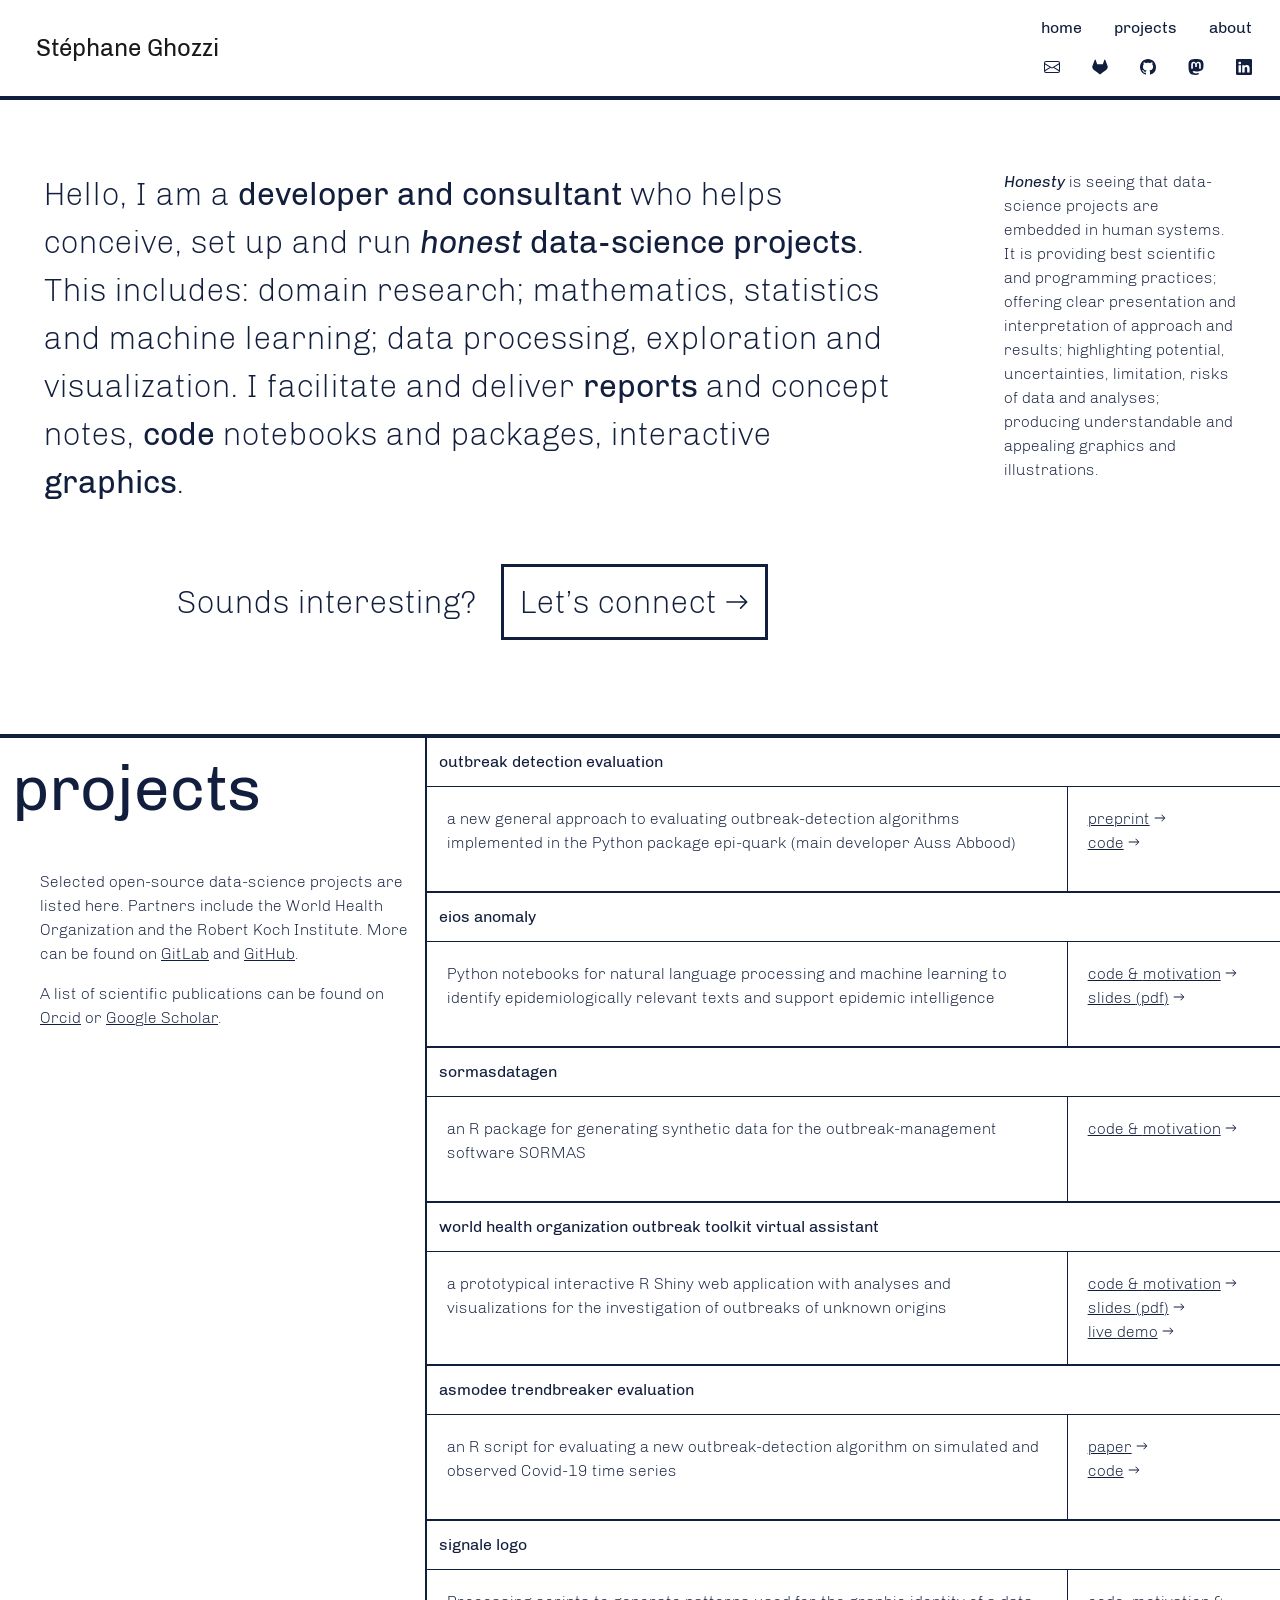
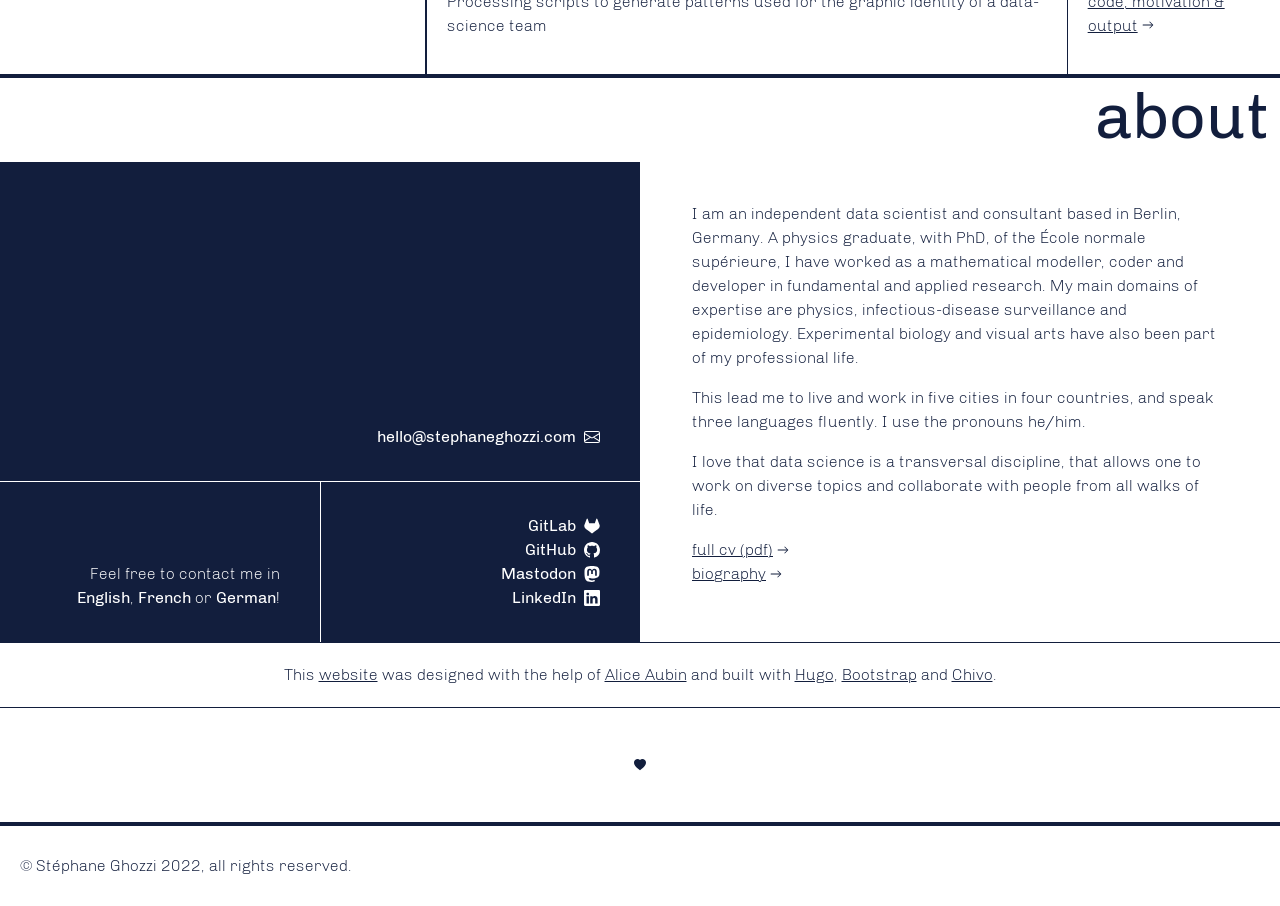
==== index.html @ 7021a786 "removes link to Twitter" ====
<!doctype html>
<html lang="en">

  

<head>
	<meta name="generator" content="Hugo 0.101.0" />
    <meta name="twitter:card" content="summary_large_image"/>
<meta name="twitter:image" content="https://stephaneghozzi.com/img/card.png"/>

<meta name="twitter:title" content="home"/>
<meta name="twitter:description" content="Stéphane Ghozzi&#39;s personal site"/>


    <meta charset="utf-8">
    <meta name="viewport" content="width=device-width, initial-scale=1, shrink-to-fit=no">
    <meta name="description" content="">
    <meta http-equiv="x-ua-compatible" content="ie=edge">

    <link rel="icon" type="image/x-icon" href="/img/favicon.png">
    
    
        
        
        
        <link href="/css/styles.css" rel="stylesheet">
    

    <title>
        Stéphane Ghozzi | home
    </title>

    

  <svg xmlns="http://www.w3.org/2000/svg" style="display: none;">

    
    <symbol id="arrow-right-link" viewBox="-5 0 21 16">
      <path fill-rule="evenodd" d="M1 8a.5.5 0 0 1 .5-.5h11.793l-3.147-3.146a.5.5 0 0 1 .708-.708l4 4a.5.5 0 0 1 0 .708l-4 4a.5.5 0 0 1-.708-.708L13.293 8.5H1.5A.5.5 0 0 1 1 8z"/>
    </symbol>

    
    <symbol id="envelope" viewBox="0 0 16 16">
      <path d="M0 4a2 2 0 0 1 2-2h12a2 2 0 0 1 2 2v8a2 2 0 0 1-2 2H2a2 2 0 0 1-2-2V4Zm2-1a1 1 0 0 0-1 1v.217l7 4.2 7-4.2V4a1 1 0 0 0-1-1H2Zm13 2.383-4.708 2.825L15 11.105V5.383Zm-.034 6.876-5.64-3.471L8 9.583l-1.326-.795-5.64 3.47A1 1 0 0 0 2 13h12a1 1 0 0 0 .966-.741ZM1 11.105l4.708-2.897L1 5.383v5.722Z"/>
    </symbol>

    
    <symbol id="github" viewBox="0 0 16 16">
      <path d="M8 0C3.58 0 0 3.58 0 8c0 3.54 2.29 6.53 5.47 7.59.4.07.55-.17.55-.38 0-.19-.01-.82-.01-1.49-2.01.37-2.53-.49-2.69-.94-.09-.23-.48-.94-.82-1.13-.28-.15-.68-.52-.01-.53.63-.01 1.08.58 1.23.82.72 1.21 1.87.87 2.33.66.07-.52.28-.87.51-1.07-1.78-.2-3.64-.89-3.64-3.95 0-.87.31-1.59.82-2.15-.08-.2-.36-1.02.08-2.12 0 0 .67-.21 2.2.82.64-.18 1.32-.27 2-.27.68 0 1.36.09 2 .27 1.53-1.04 2.2-.82 2.2-.82.44 1.1.16 1.92.08 2.12.51.56.82 1.27.82 2.15 0 3.07-1.87 3.75-3.65 3.95.29.25.54.73.54 1.48 0 1.07-.01 1.93-.01 2.2 0 .21.15.46.55.38A8.012 8.012 0 0 0 16 8c0-4.42-3.58-8-8-8z"/>
    </symbol>

    
    <symbol id="heart-fill" viewBox="0 0 16 16">
      <path fill-rule="evenodd" d="M8 1.314C12.438-3.248 23.534 4.735 8 15-7.534 4.736 3.562-3.248 8 1.314z"/>
    </symbol>

    
    <symbol id="gitlab" viewBox="90 90 200 200">
      <path d="M282.83,170.73l-.27-.69-26.14-68.22a6.81,6.81,0,0,0-2.69-3.24,7,7,0,0,0-8,.43,7,7,0,0,0-2.32,3.52l-17.65,54H154.29l-17.65-54A6.86,6.86,0,0,0,134.32,99a7,7,0,0,0-8-.43,6.87,6.87,0,0,0-2.69,3.24L97.44,170l-.26.69a48.54,48.54,0,0,0,16.1,56.1l.09.07.24.17,39.82,29.82,19.7,14.91,12,9.06a8.07,8.07,0,0,0,9.76,0l12-9.06,19.7-14.91,40.06-30,.1-.08A48.56,48.56,0,0,0,282.83,170.73Z"/>
    </symbol>

    
    <symbol id="linkedin" viewBox="0 0 16 16">
      <path d="M0 1.146C0 .513.526 0 1.175 0h13.65C15.474 0 16 .513 16 1.146v13.708c0 .633-.526 1.146-1.175 1.146H1.175C.526 16 0 15.487 0 14.854V1.146zm4.943 12.248V6.169H2.542v7.225h2.401zm-1.2-8.212c.837 0 1.358-.554 1.358-1.248-.015-.709-.52-1.248-1.342-1.248-.822 0-1.359.54-1.359 1.248 0 .694.521 1.248 1.327 1.248h.016zm4.908 8.212V9.359c0-.216.016-.432.08-.586.173-.431.568-.878 1.232-.878.869 0 1.216.662 1.216 1.634v3.865h2.401V9.25c0-2.22-1.184-3.252-2.764-3.252-1.274 0-1.845.7-2.165 1.193v.025h-.016a5.54 5.54 0 0 1 .016-.025V6.169h-2.4c.03.678 0 7.225 0 7.225h2.4z"/>
    </symbol>

    
    <symbol id="mastodon" viewBox="0 0 16 16">
      <path d="M11.19 12.195c2.016-.24 3.77-1.475 3.99-2.603.348-1.778.32-4.339.32-4.339 0-3.47-2.286-4.488-2.286-4.488C12.062.238 10.083.017 8.027 0h-.05C5.92.017 3.942.238 2.79.765c0 0-2.285 1.017-2.285 4.488l-.002.662c-.004.64-.007 1.35.011 2.091.083 3.394.626 6.74 3.78 7.57 1.454.383 2.703.463 3.709.408 1.823-.1 2.847-.647 2.847-.647l-.06-1.317s-1.303.41-2.767.36c-1.45-.05-2.98-.156-3.215-1.928a3.614 3.614 0 0 1-.033-.496s1.424.346 3.228.428c1.103.05 2.137-.064 3.188-.189zm1.613-2.47H11.13v-4.08c0-.859-.364-1.295-1.091-1.295-.804 0-1.207.517-1.207 1.541v2.233H7.168V5.89c0-1.024-.403-1.541-1.207-1.541-.727 0-1.091.436-1.091 1.296v4.079H3.197V5.522c0-.859.22-1.541.66-2.046.456-.505 1.052-.764 1.793-.764.856 0 1.504.328 1.933.983L8 4.39l.417-.695c.429-.655 1.077-.983 1.934-.983.74 0 1.336.259 1.791.764.442.505.661 1.187.661 2.046v4.203z"/>
    </symbol>

    
    <symbol id="twitter" viewBox="0 0 16 16">
      <path d="M5.026 15c6.038 0 9.341-5.003 9.341-9.334 0-.14 0-.282-.006-.422A6.685 6.685 0 0 0 16 3.542a6.658 6.658 0 0 1-1.889.518 3.301 3.301 0 0 0 1.447-1.817 6.533 6.533 0 0 1-2.087.793A3.286 3.286 0 0 0 7.875 6.03a9.325 9.325 0 0 1-6.767-3.429 3.289 3.289 0 0 0 1.018 4.382A3.323 3.323 0 0 1 .64 6.575v.045a3.288 3.288 0 0 0 2.632 3.218 3.203 3.203 0 0 1-.865.115 3.23 3.23 0 0 1-.614-.057 3.283 3.283 0 0 0 3.067 2.277A6.588 6.588 0 0 1 .78 13.58a6.32 6.32 0 0 1-.78-.045A9.344 9.344 0 0 0 5.026 15z"/>
    </symbol>

  </svg>



  </head>



  <body class="d-flex flex-column">

    

<nav class="navbar sg-navbar sticky-top bg-white border-bottom border-4 border-dark">
            
        <a class="navbar-brand" href="/">Stéphane Ghozzi</a>

        <div class="d-flex ms-auto">

            <div class="container">
                
                <ul class="nav justify-content-between">
                    
                        <li class="nav-item">
                            <a href="/#home">home</a>
                        </li>
                    
                        <li class="nav-item">
                            <a href="/#projects">projects</a>
                        </li>
                    
                        <li class="nav-item">
                            <a href="/#about">about</a>
                        </li>
                    
                </ul>

                

    <ul class="nav justify-content-end">
        
            <li class="nav-item">
                
                
                
                <a rel="me" href="mailto:hello@stephaneghozzi.com">
                    <svg class="sg-icon"><use xlink:href="#envelope"/></svg>
                </a>
            </li>
        
            <li class="nav-item">
                
                
                
                <a rel="me" href="https://gitlab.com/stephaneghozzi">
                    <svg class="sg-icon"><use xlink:href="#gitlab"/></svg>
                </a>
            </li>
        
            <li class="nav-item">
                
                
                
                <a rel="me" href="https://github.com/stephaneghozzi">
                    <svg class="sg-icon"><use xlink:href="#github"/></svg>
                </a>
            </li>
        
            <li class="nav-item">
                
                
                
                <a rel="me" href="https://fosstodon.org/@stephaneghozzi">
                    <svg class="sg-icon"><use xlink:href="#mastodon"/></svg>
                </a>
            </li>
        
            <li class="nav-item">
                
                
                
                <a rel="me" href="https://linkedin.com/in/stephaneghozzi">
                    <svg class="sg-icon"><use xlink:href="#linkedin"/></svg>
                </a>
            </li>
        
    </ul>



            </div>

        </div>

</nav>



    

  <main>

    

    <div class="container-fluid border-bottom border-2 border-dark">

        <div class="row row-cols-1 row-cols-md-2">

            
            <div class="container sg-presentation-leading-space"></div>

            <div class="col-md-9">

                <div id="home" class="shifted-anchor"></div>

                
                <div class="sg-presentation-intro">
                                
                        <p>Hello, I am a <strong>developer and consultant</strong> who helps conceive, set up and run <strong><em>honest</em> data-science projects</strong>. This includes: domain research; mathematics, statistics and machine learning; data processing, exploration and visualization. I facilitate and deliver <strong>reports</strong> and concept notes, <strong>code</strong> notebooks and packages, interactive <strong>graphics</strong>.</p>

                    
                </div>

                
                <div class="sg-presentation-action">
                                
                        <p>Sounds interesting? <a href="/#about">Let&rsquo;s 










    <span class="sg-nobr">connect<svg class="sg-icon"><use xlink:href="#arrow-right-link"/></svg></span>

</a></p>

                    
                </div>

            </div>

            
            <div class="col-md-3">

                <div class="sg-presentation-philosophy">
                                
                        <p><em><strong>Honesty</strong></em> is seeing that data-science projects are embedded in human systems. It is providing best scientific and programming practices; offering clear presentation and interpretation of approach and results; highlighting potential, uncertainties, limitation, risks of data and analyses; producing understandable and appealing graphics and illustrations.</p>

                    
                </div>

            </div>

            
            <div class="container sg-presentation-trailing-space"></div>

        </div>

    </div>



    
    
    <div class="container-fluid border-bottom border-4 border-dark">
        <div class="row">

            
            <div class="col-md-5 col-lg-4 border-top border-end-md border-2 border-dark p-0">

                    
                        <div class="sg-projects-title">
                            <h2 id="projects" class="shifted-anchor">
                                projects
                            </h2>
                        </div>
                        <div class="container sg-projects-content">
                            <p>Selected open-source data-science projects are listed here. Partners include the World Health Organization and the Robert Koch Institute. More can be found on <a href="https://gitlab.com/stephaneghozzi">GitLab</a> and <a href="https://github.com/stephaneghozzi">GitHub</a>.</p>
<p>A list of scientific publications can be found on <a href="https://orcid.org/0000-0002-3911-9573">Orcid</a> or <a href="https://scholar.google.com/citations?user=uGVLwREAAAAJ">Google Scholar</a>.</p>

                        </div>
                    

            </div>

            
            <div class="col-md-7 col-lg-8">
                    <div class="container-fluid">

                        
                            
                            
                             
                            <div class="row">
                                <div class="col p-0">

                                    <div class="div">
                                        

                                            <div class="row sg-projects-items-title border-top border-dark border-2">
                                                outbreak detection evaluation
                                            </div>

                                            <div class="row border-top border-dark border-1">
                                                <div class="col-8 col-lg-9 sg-projects-items-content">
                                                    <p>a new general approach to evaluating outbreak-detection algorithms implemented in the Python package epi-quark (main developer Auss Abbood)</p>

                                                </div>
                                                <div class="col-4 col-lg-3 sg-projects-items-links border-start border-1 border-dark">
                                                    
                                                        <a href="https://www.medrxiv.org/content/10.1101/2022.03.16.22272469">










    <span class="sg-nobr">preprint<svg class="sg-icon"><use xlink:href="#arrow-right-link"/></svg></span>


</a><br>
                                                    
                                                        <a href="https://github.com/aauss/epi-quark">










    <span class="sg-nobr">code<svg class="sg-icon"><use xlink:href="#arrow-right-link"/></svg></span>


</a><br>
                                                    
                                                </div>
                                            </div>

                                        
                                    </div>

                                </div>
                            </div>

                        
                            
                            
                             
                            <div class="row">
                                <div class="col p-0">

                                    <div class="div">
                                        

                                            <div class="row sg-projects-items-title border-top border-dark border-2">
                                                eios anomaly
                                            </div>

                                            <div class="row border-top border-dark border-1">
                                                <div class="col-8 col-lg-9 sg-projects-items-content">
                                                    <p>Python notebooks for natural language processing and machine learning to identify epidemiologically relevant texts and support epidemic intelligence</p>

                                                </div>
                                                <div class="col-4 col-lg-3 sg-projects-items-links border-start border-1 border-dark">
                                                    
                                                        <a href="https://gitlab.com/stephaneghozzi/eios-anomaly">










    code &amp; <span class="sg-nobr">motivation<svg class="sg-icon"><use xlink:href="#arrow-right-link"/></svg></span>


</a><br>
                                                    
                                                        <a href="https://gitlab.com/stephaneghozzi/eios-anomaly/-/raw/master/eios_anomaly-seoul-20191113.pdf?inline=false">










    slides <span class="sg-nobr">(pdf)<svg class="sg-icon"><use xlink:href="#arrow-right-link"/></svg></span>


</a><br>
                                                    
                                                </div>
                                            </div>

                                        
                                    </div>

                                </div>
                            </div>

                        
                            
                            
                             
                            <div class="row">
                                <div class="col p-0">

                                    <div class="div">
                                        

                                            <div class="row sg-projects-items-title border-top border-dark border-2">
                                                sormasdatagen
                                            </div>

                                            <div class="row border-top border-dark border-1">
                                                <div class="col-8 col-lg-9 sg-projects-items-content">
                                                    <p>an R package for generating synthetic data for the outbreak-management software SORMAS</p>

                                                </div>
                                                <div class="col-4 col-lg-3 sg-projects-items-links border-start border-1 border-dark">
                                                    
                                                        <a href="https://gitlab.com/stephaneghozzi/sormasdatagen">










    code &amp; <span class="sg-nobr">motivation<svg class="sg-icon"><use xlink:href="#arrow-right-link"/></svg></span>


</a><br>
                                                    
                                                </div>
                                            </div>

                                        
                                    </div>

                                </div>
                            </div>

                        
                            
                            
                             
                            <div class="row">
                                <div class="col p-0">

                                    <div class="div">
                                        

                                            <div class="row sg-projects-items-title border-top border-dark border-2">
                                                world health organization outbreak toolkit virtual assistant
                                            </div>

                                            <div class="row border-top border-dark border-1">
                                                <div class="col-8 col-lg-9 sg-projects-items-content">
                                                    <p>a prototypical interactive R Shiny web application with analyses and visualizations for the investigation of outbreaks of unknown origins</p>

                                                </div>
                                                <div class="col-4 col-lg-3 sg-projects-items-links border-start border-1 border-dark">
                                                    
                                                        <a href="https://gitlab.com/stephaneghozzi/wotva">










    code &amp; <span class="sg-nobr">motivation<svg class="sg-icon"><use xlink:href="#arrow-right-link"/></svg></span>


</a><br>
                                                    
                                                        <a href="https://gitlab.com/stephaneghozzi/wotva/-/raw/master/doc/outbreak_toolkit-assistant-presentation-20191016-long.pdf?inline=false">










    slides <span class="sg-nobr">(pdf)<svg class="sg-icon"><use xlink:href="#arrow-right-link"/></svg></span>


</a><br>
                                                    
                                                        <a href="https://stephaneghozzi.shinyapps.io/wotva">










    live <span class="sg-nobr">demo<svg class="sg-icon"><use xlink:href="#arrow-right-link"/></svg></span>


</a><br>
                                                    
                                                </div>
                                            </div>

                                        
                                    </div>

                                </div>
                            </div>

                        
                            
                            
                             
                            <div class="row">
                                <div class="col p-0">

                                    <div class="div">
                                        

                                            <div class="row sg-projects-items-title border-top border-dark border-2">
                                                asmodee trendbreaker evaluation
                                            </div>

                                            <div class="row border-top border-dark border-1">
                                                <div class="col-8 col-lg-9 sg-projects-items-content">
                                                    <p>an R script for evaluating a new outbreak-detection algorithm on simulated and observed Covid-19 time series</p>

                                                </div>
                                                <div class="col-4 col-lg-3 sg-projects-items-links border-start border-1 border-dark">
                                                    
                                                        <a href="https://doi.org/10.1098/rstb.2020.0266">










    <span class="sg-nobr">paper<svg class="sg-icon"><use xlink:href="#arrow-right-link"/></svg></span>


</a><br>
                                                    
                                                        <a href="https://gitlab.com/stephaneghozzi/asmodee-trendbreaker-evaluation">










    <span class="sg-nobr">code<svg class="sg-icon"><use xlink:href="#arrow-right-link"/></svg></span>


</a><br>
                                                    
                                                </div>
                                            </div>

                                        
                                    </div>

                                </div>
                            </div>

                        
                            
                            
                             
                            <div class="row">
                                <div class="col p-0">

                                    <div class="div">
                                        

                                            <div class="row sg-projects-items-title border-top border-dark border-2">
                                                signale logo
                                            </div>

                                            <div class="row border-top border-dark border-1">
                                                <div class="col-8 col-lg-9 sg-projects-items-content">
                                                    <p>Processing scripts to generate patterns used for the graphic identity of a data-science team</p>

                                                </div>
                                                <div class="col-4 col-lg-3 sg-projects-items-links border-start border-1 border-dark">
                                                    
                                                        <a href="https://gitlab.com/stephaneghozzi/signale-logo">










    code, motivation &amp; <span class="sg-nobr">output<svg class="sg-icon"><use xlink:href="#arrow-right-link"/></svg></span>


</a><br>
                                                    
                                                </div>
                                            </div>

                                        
                                    </div>

                                </div>
                            </div>

                        

                    </div>
            </div>

        </div>
    </div>



    
    
        <div class="container-fluid">
            
            
            <div class="container-fluid sg-about-title p-0">
                
                    <h2 id="about" class="shifted-anchor">about </h2>
                
            </div>

            <div class="row">

                
                <div class="col-md-6 d-flex align-items-end sg-about-contact p-0">
                    <div class="container-fluid p-0">

                        
                        <div class="container-fluid sg-about-contact border-bottom border-1 border-white">
                            
                                
                                    <a href="mailto:hello@stephaneghozzi.com"><b>hello@stephaneghozzi.com</b>&ensp;<svg class="sg-icon"><use xlink:href="#envelope"/></svg></a>
                                
                            
                                
                            
                                
                            
                                
                            
                                
                                                    
                        </div>
                            
                        <div class="row m-0">

                            
                            <div class="col-6 mt-auto p-0">
                                <div class="container-fluid sg-about-contact">
                                    
                                        <p>Feel free to contact me in <strong>English</strong>, <strong>French</strong> or <strong>German</strong>!</p>

                                    
                                </div>
                            </div>

                            
                            <div class="col-6 border-start border-1 border-white p-0">
                                <div class="container-fluid sg-about-contact">
                                    
                                        
                                    
                                        
                                            
                                            
                                            
                                            <a rel="me" href="https://gitlab.com/stephaneghozzi"><b>GitLab</b>&ensp;<svg class="sg-icon"><use xlink:href="#gitlab"/></svg></a><br>
                                        
                                    
                                        
                                            
                                            
                                            
                                            <a rel="me" href="https://github.com/stephaneghozzi"><b>GitHub</b>&ensp;<svg class="sg-icon"><use xlink:href="#github"/></svg></a><br>
                                        
                                    
                                        
                                            
                                            
                                            
                                            <a rel="me" href="https://fosstodon.org/@stephaneghozzi"><b>Mastodon</b>&ensp;<svg class="sg-icon"><use xlink:href="#mastodon"/></svg></a><br>
                                        
                                    
                                        
                                            
                                            
                                            
                                            <a rel="me" href="https://linkedin.com/in/stephaneghozzi"><b>LinkedIn</b>&ensp;<svg class="sg-icon"><use xlink:href="#linkedin"/></svg></a><br>
                                        
                                    
                                </div>
                            </div>
                    
                        </div>
                    </div>
                
            </div>

                
                <div class="col-md-6 sg-about-bio">
                    
                        <div class="container">
                            <p>I am an independent data scientist and consultant based in Berlin, Germany. A physics graduate, with PhD, of the École normale supérieure, I have worked as a mathematical modeller, coder and developer in fundamental and applied research. My main domains of expertise are physics, infectious-disease surveillance and epidemiology. Experimental biology and visual arts have also been part of my professional life.</p>
<p>This lead me to live and work in five cities in four countries, and speak three languages fluently. I use the pronouns he/him.</p>
<p>I love that data science is a transversal discipline, that allows one to work on diverse topics and collaborate with people from all walks of life.</p>
<p><a href="

/docs/cv-ghozzi.pdf">










    full cv <span class="sg-nobr">(pdf)<svg class="sg-icon"><use xlink:href="#arrow-right-link"/></svg></span>

</a><br>
<a href="/biography/">










    <span class="sg-nobr">biography<svg class="sg-icon"><use xlink:href="#arrow-right-link"/></svg></span>

</a></p>

                        </div>

                    
                </div>

                
                <div class="container sg-about-website border-top border-bottom border-1 border-dark">
                    
                        <p>This <a href="https://github.com/stephaneghozzi/personal-website">website</a> was designed with the help of <a href="http://www.aliceaubin.com/">Alice Aubin</a> and built with <a href="https://gohugo.io">Hugo</a>, <a href="https://getbootstrap.com">Bootstrap</a> and <a href="https://fonts.google.com/specimen/Chivo">Chivo</a>.</p>

                    
                </div>

                
                <div class="container sg-about-love">
                    <p><a href="https://en.wikipedia.org/wiki/love"><svg class="sg-icon"><use xlink:href="#heart-fill"/></svg></a></p>
                </div>

            </div>
        </div>


      
  </main>


        
    

    <footer class="mt-auto border-top border-4 border-dark sg-footer">
        <nav class="navbar">

            
                <p>© 
Stéphane Ghozzi 
 2022, all rights reserved.</p>

            

        </nav>
    </footer>



  </body>
  
</html>
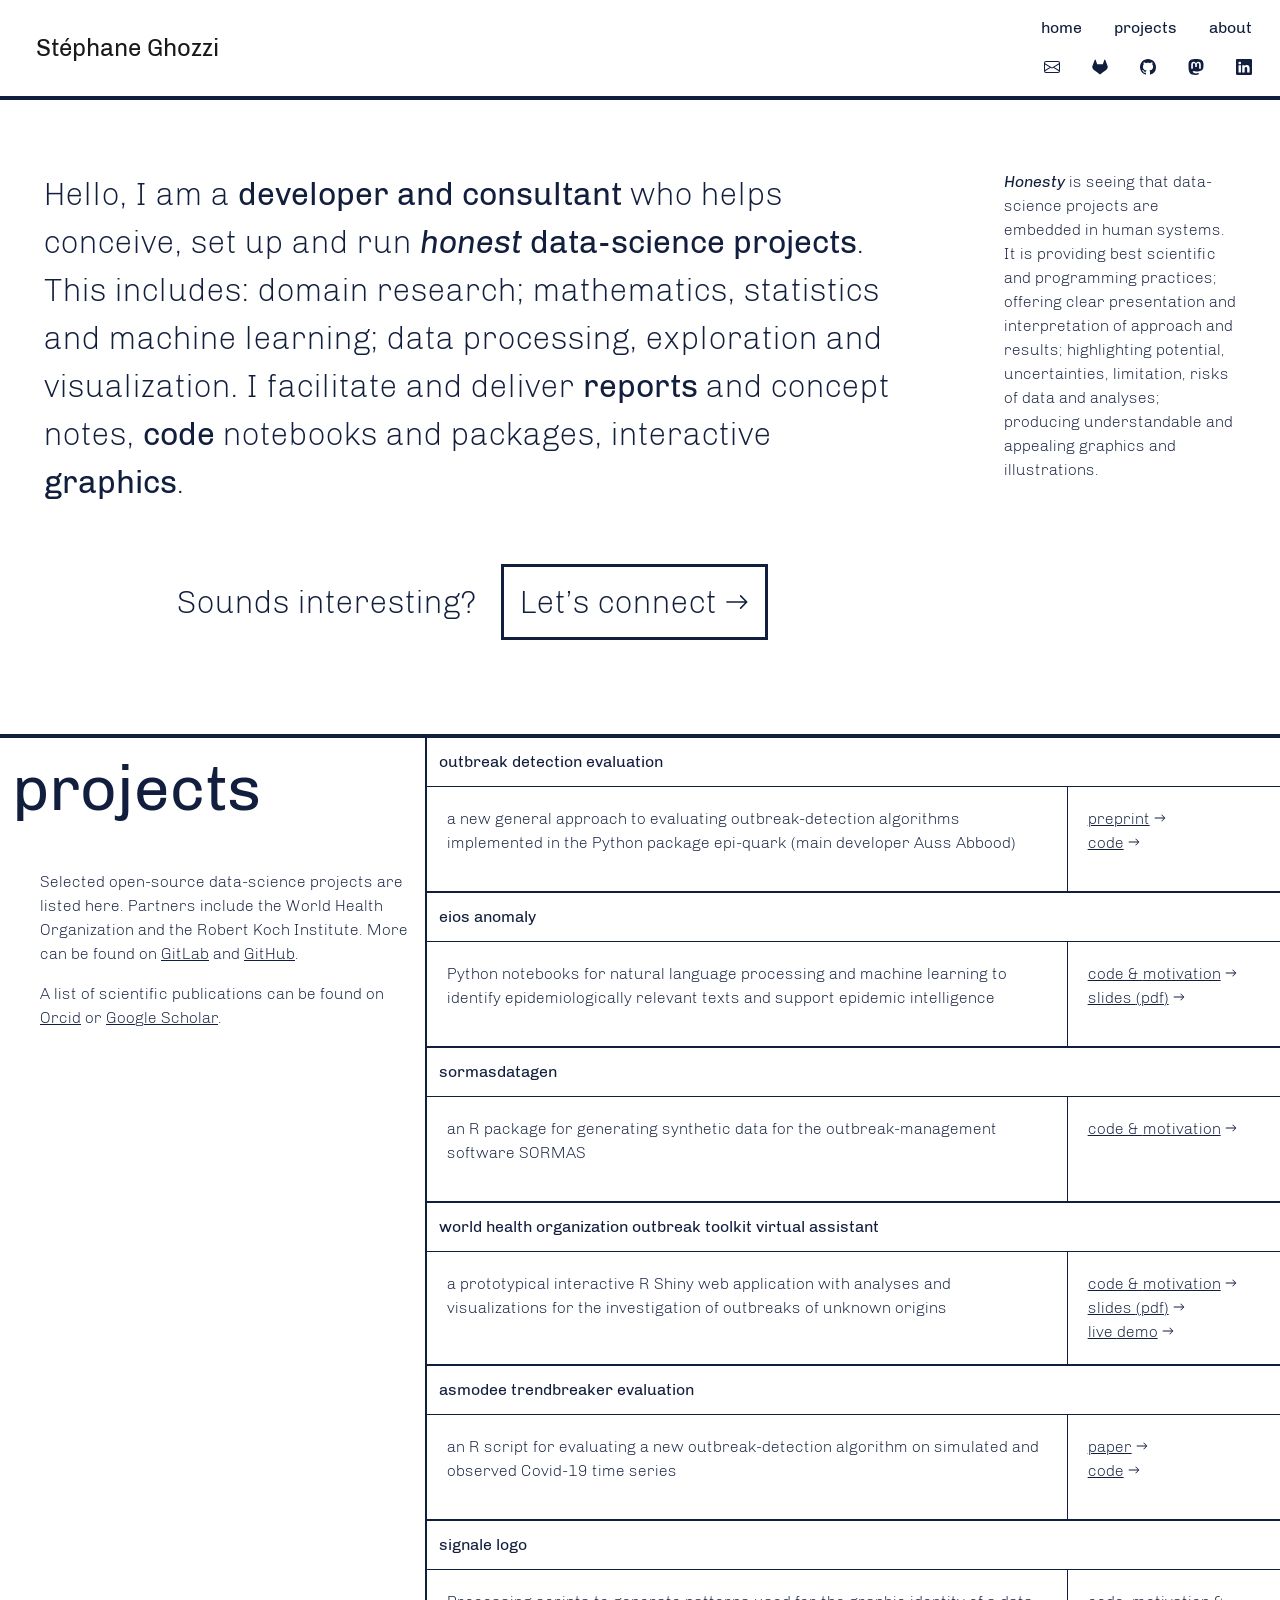
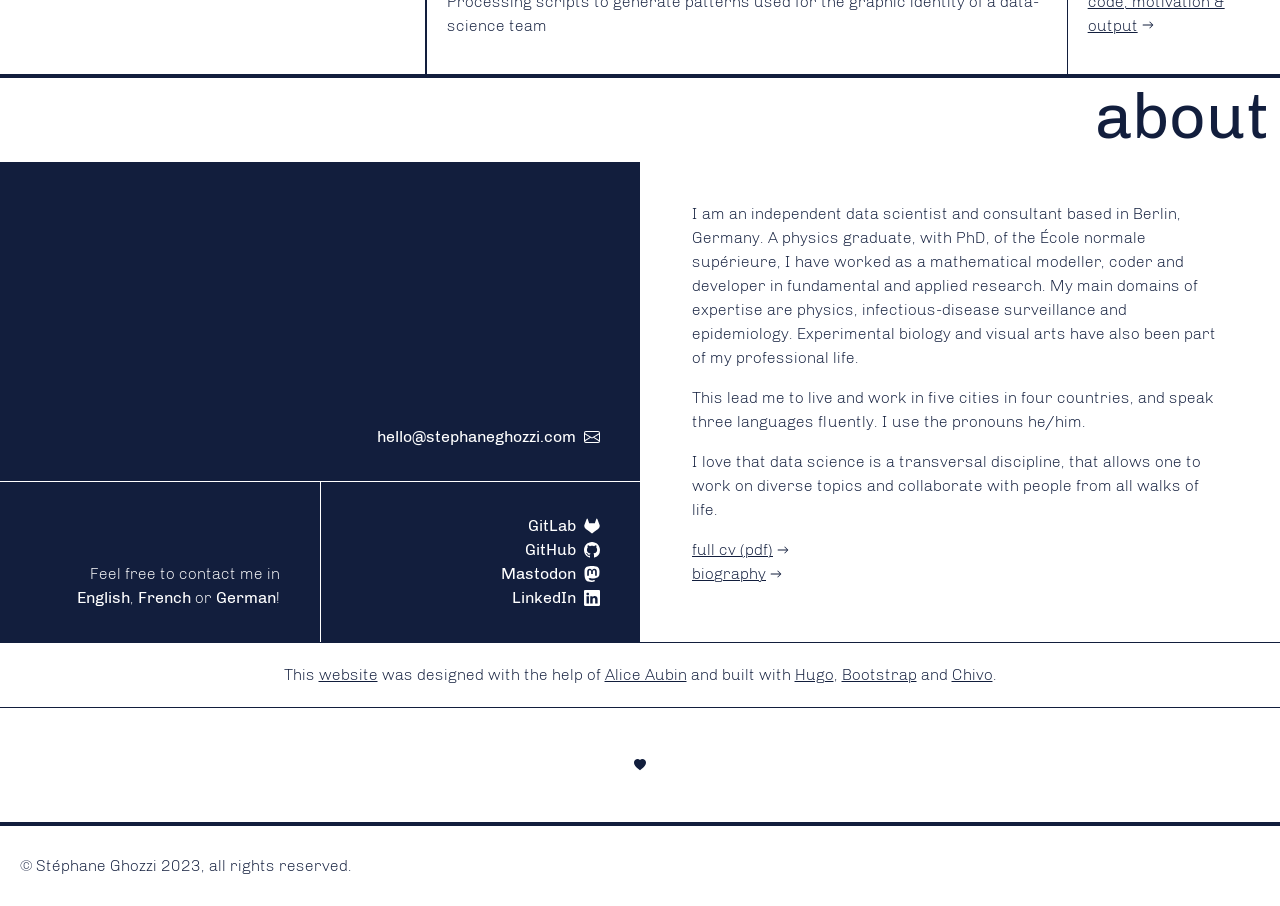
==== commit c06c763d: "updates copyright date" ====
--- a/index.html
+++ b/index.html
@@ -794,7 +794,7 @@
             
                 <p>© 
 Stéphane Ghozzi 
- 2022, all rights reserved.</p>
+ 2023, all rights reserved.</p>
 
             
 
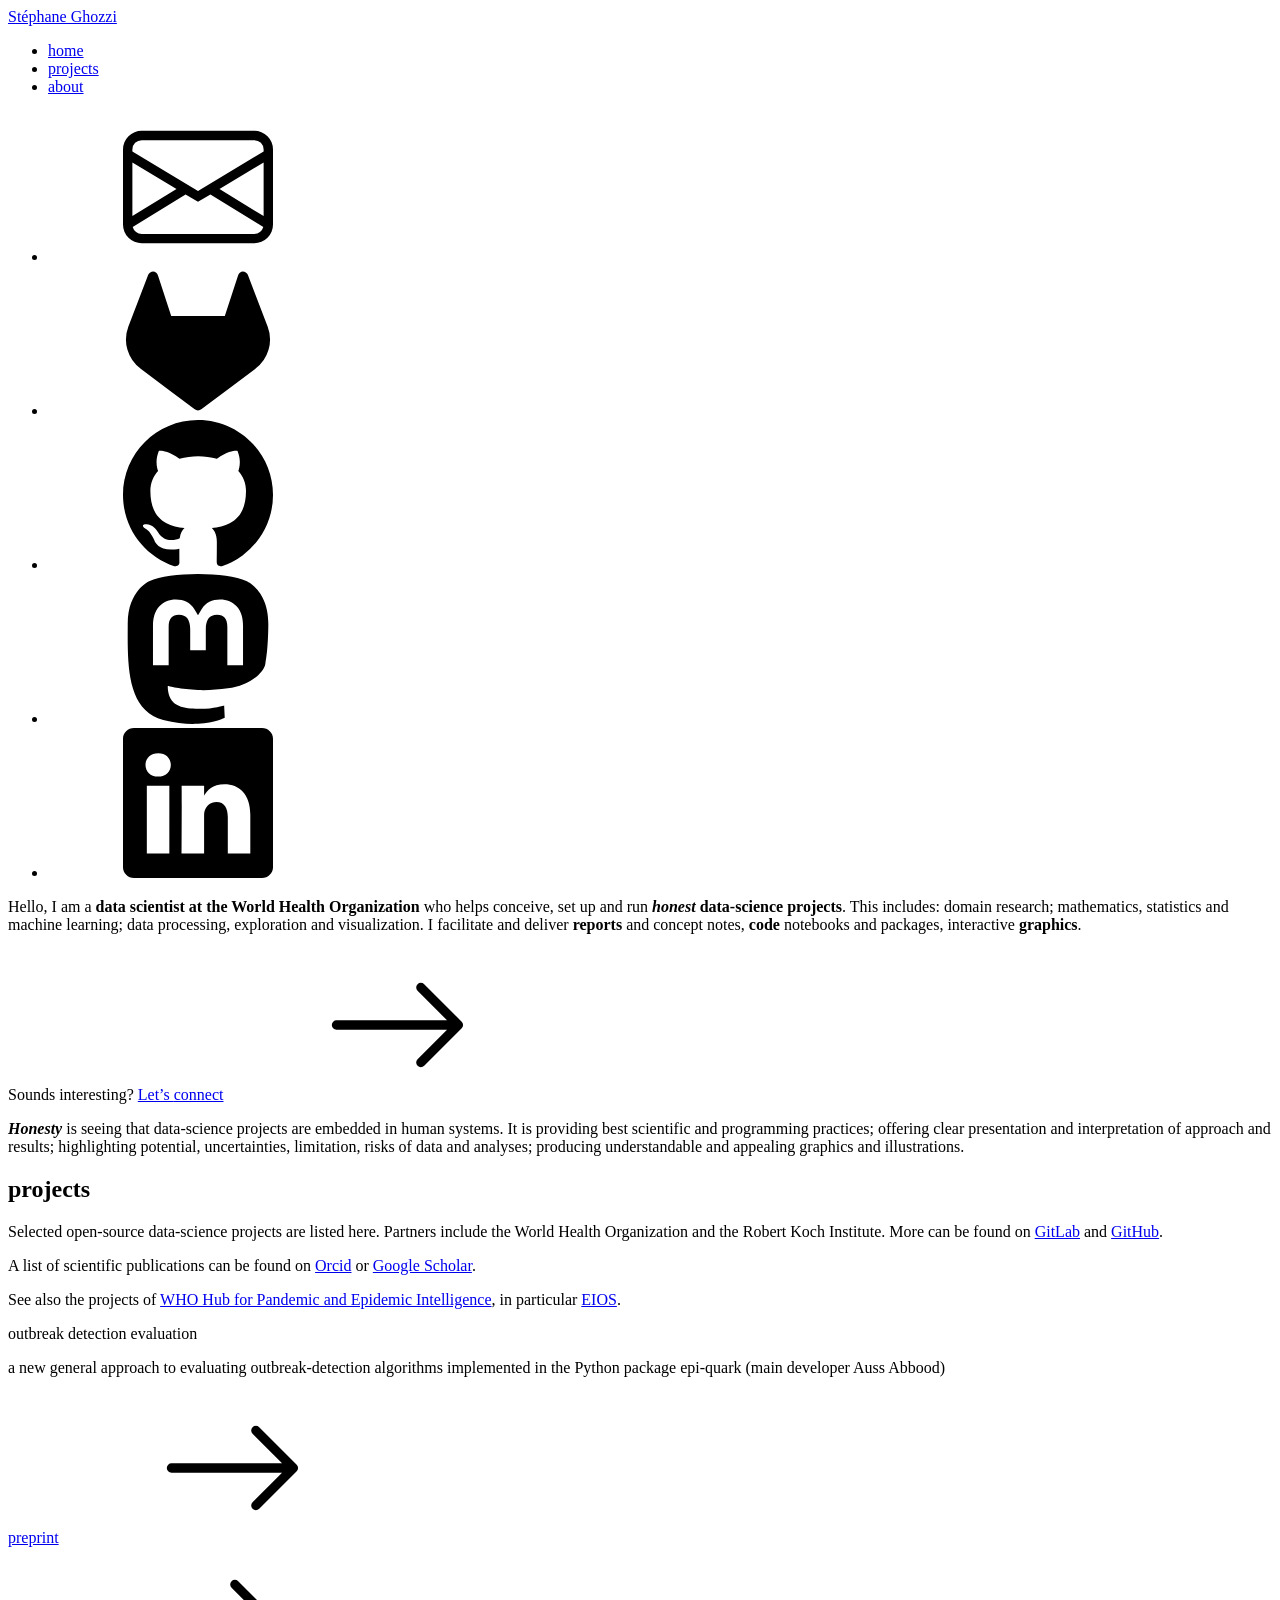
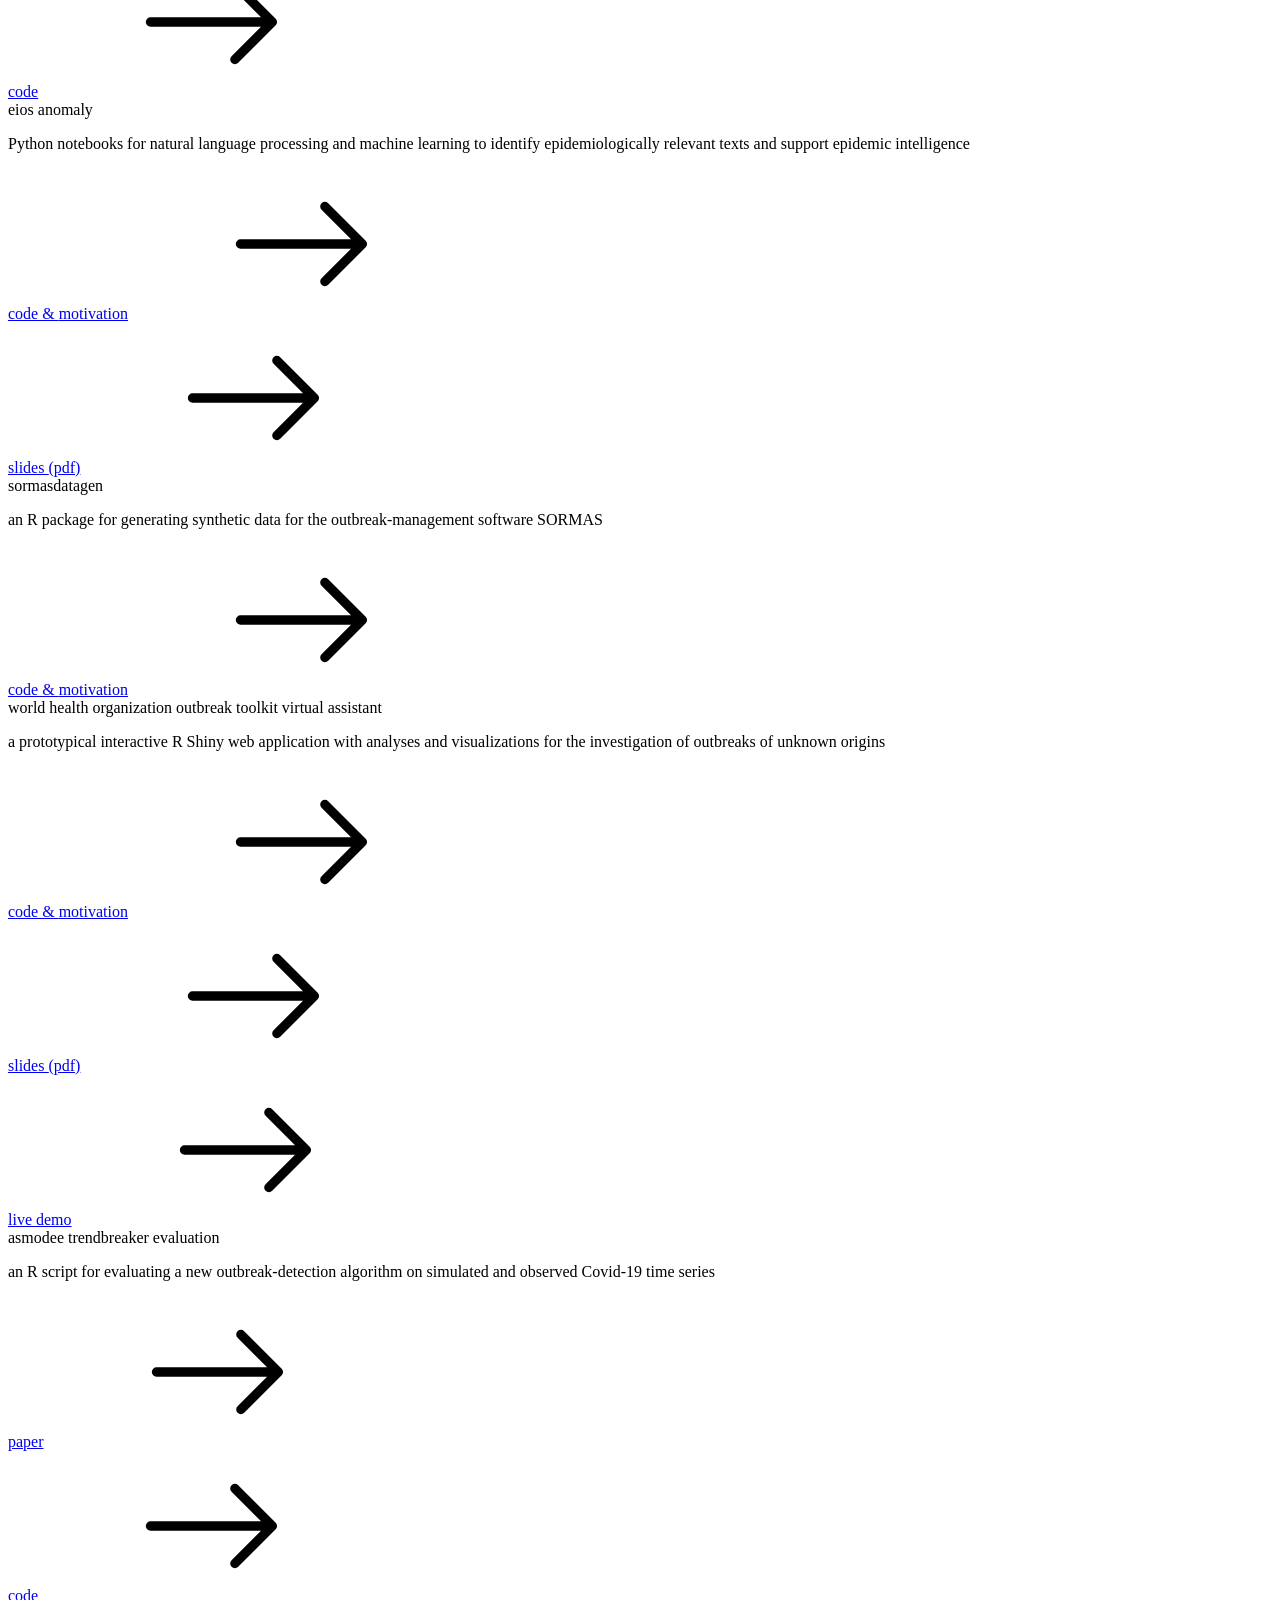
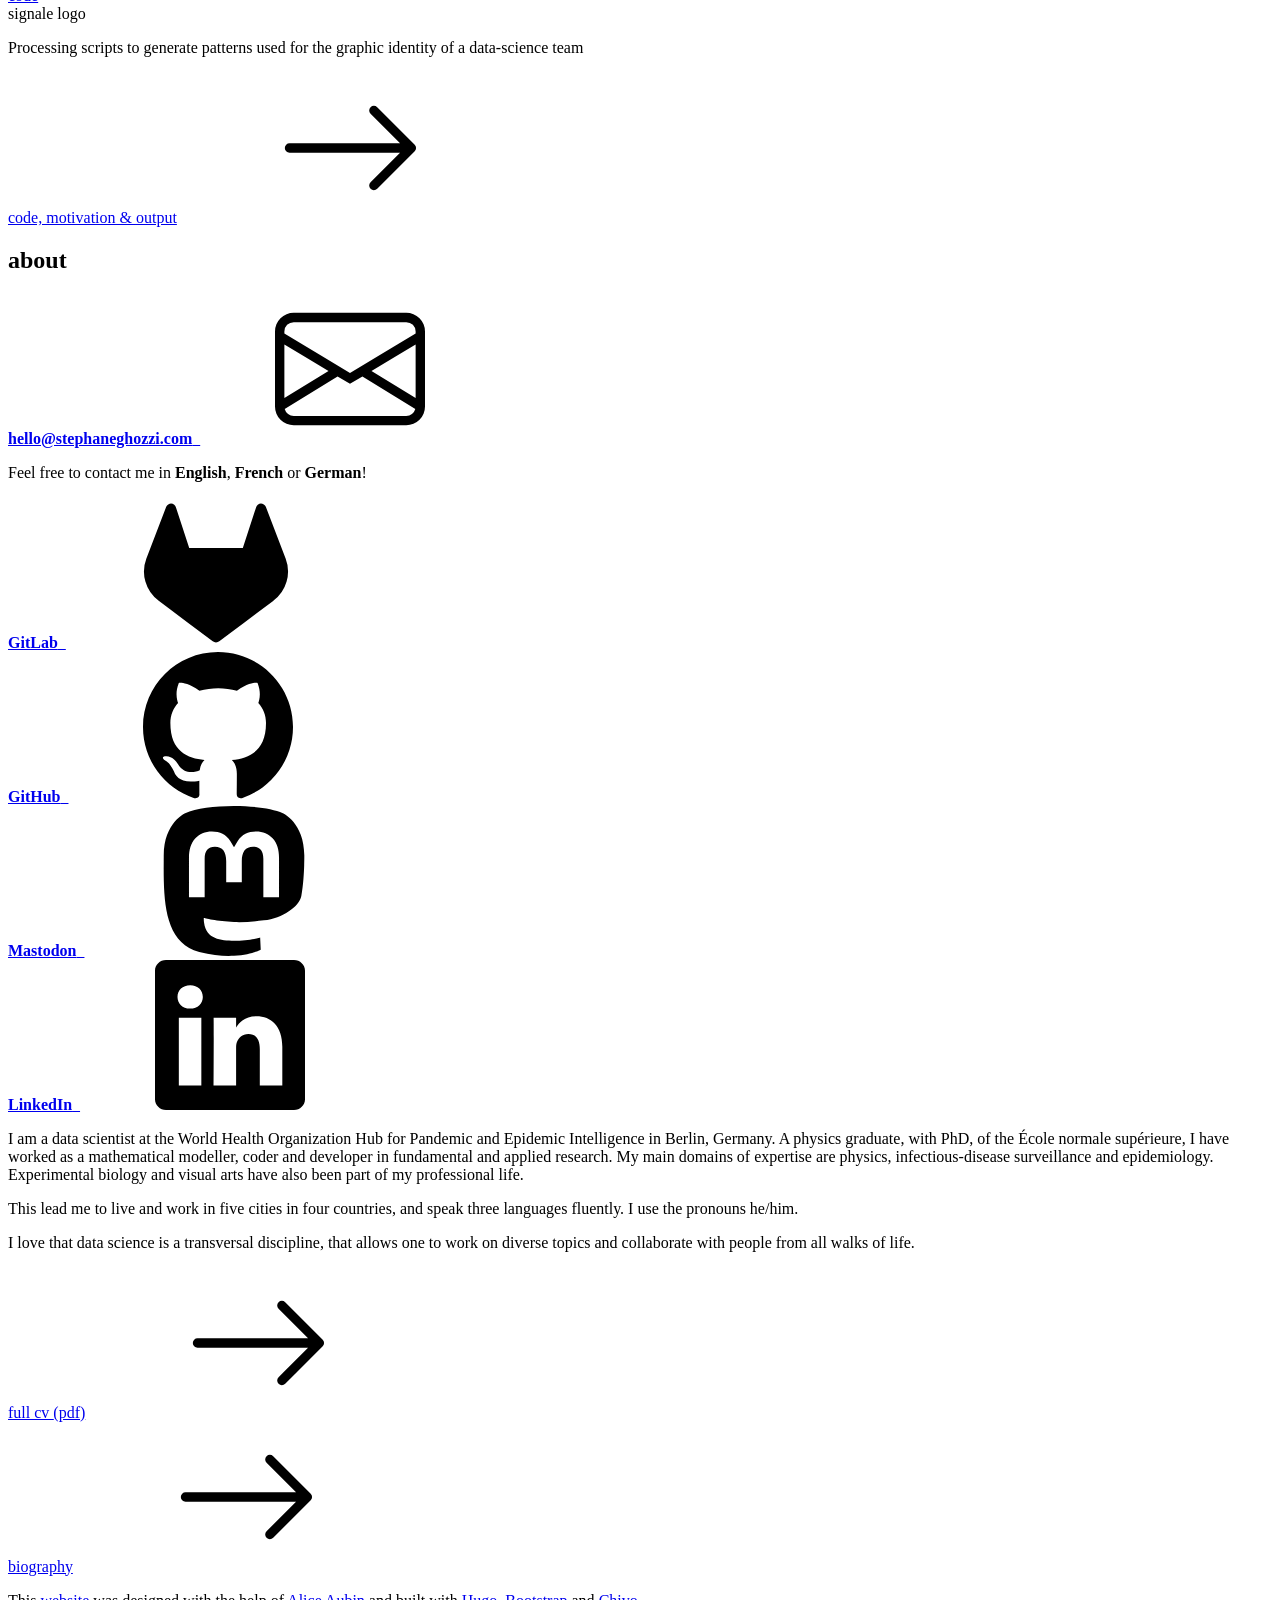
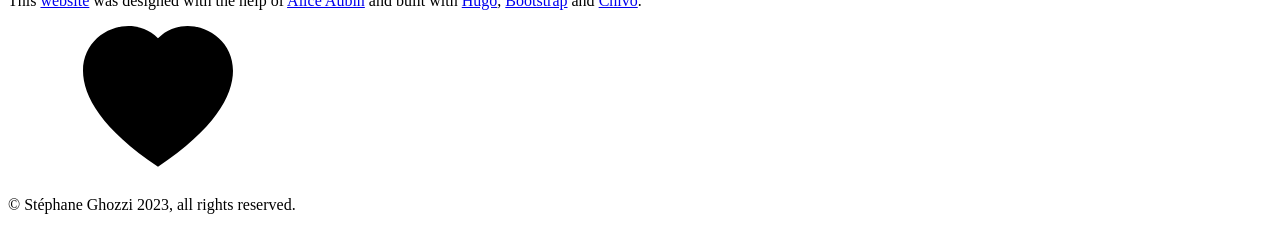
==== commit 9ad2fd3e: "new job" ====
--- a/index.html
+++ b/index.html
@@ -6,7 +6,7 @@
 <head>
 	<meta name="generator" content="Hugo 0.101.0" />
     <meta name="twitter:card" content="summary_large_image"/>
-<meta name="twitter:image" content="https://stephaneghozzi.com/img/card.png"/>
+<meta name="twitter:image" content="file:///Users/orson/git/personal-website/public/img/card.png"/>
 
 <meta name="twitter:title" content="home"/>
 <meta name="twitter:description" content="Stéphane Ghozzi&#39;s personal site"/>
@@ -17,13 +17,13 @@
     <meta name="description" content="">
     <meta http-equiv="x-ua-compatible" content="ie=edge">
 
-    <link rel="icon" type="image/x-icon" href="/img/favicon.png">
-    
-    
-        
-        
-        
-        <link href="/css/styles.css" rel="stylesheet">
+    <link rel="icon" type="image/x-icon" href="/Users/orson/git/personal-website/public/img/favicon.png">
+    
+    
+        
+        
+        
+        <link href="/Users/orson/git/personal-website/public/css/styles.css" rel="stylesheet">
     
 
     <title>
@@ -88,7 +88,7 @@
 
 <nav class="navbar sg-navbar sticky-top bg-white border-bottom border-4 border-dark">
             
-        <a class="navbar-brand" href="/">Stéphane Ghozzi</a>
+        <a class="navbar-brand" href="/Users/orson/git/personal-website/public">Stéphane Ghozzi</a>
 
         <div class="d-flex ms-auto">
 
@@ -97,15 +97,15 @@
                 <ul class="nav justify-content-between">
                     
                         <li class="nav-item">
-                            <a href="/#home">home</a>
+                            <a href="/Users/orson/git/personal-website/public/#home">home</a>
                         </li>
                     
                         <li class="nav-item">
-                            <a href="/#projects">projects</a>
+                            <a href="/Users/orson/git/personal-website/public/#projects">projects</a>
                         </li>
                     
                         <li class="nav-item">
-                            <a href="/#about">about</a>
+                            <a href="/Users/orson/git/personal-website/public/#about">about</a>
                         </li>
                     
                 </ul>
@@ -191,7 +191,7 @@
                 
                 <div class="sg-presentation-intro">
                                 
-                        <p>Hello, I am a <strong>developer and consultant</strong> who helps conceive, set up and run <strong><em>honest</em> data-science projects</strong>. This includes: domain research; mathematics, statistics and machine learning; data processing, exploration and visualization. I facilitate and deliver <strong>reports</strong> and concept notes, <strong>code</strong> notebooks and packages, interactive <strong>graphics</strong>.</p>
+                        <p>Hello, I am a <strong>data scientist at the World Health Organization</strong> who helps conceive, set up and run <strong><em>honest</em> data-science projects</strong>. This includes: domain research; mathematics, statistics and machine learning; data processing, exploration and visualization. I facilitate and deliver <strong>reports</strong> and concept notes, <strong>code</strong> notebooks and packages, interactive <strong>graphics</strong>.</p>
 
                     
                 </div>
@@ -199,7 +199,7 @@
                 
                 <div class="sg-presentation-action">
                                 
-                        <p>Sounds interesting? <a href="/#about">Let&rsquo;s 
+                        <p>Sounds interesting? <a href="/Users/orson/git/personal-website/public/#about">Let&rsquo;s 
 
 
 
@@ -257,6 +257,7 @@
                         <div class="container sg-projects-content">
                             <p>Selected open-source data-science projects are listed here. Partners include the World Health Organization and the Robert Koch Institute. More can be found on <a href="https://gitlab.com/stephaneghozzi">GitLab</a> and <a href="https://github.com/stephaneghozzi">GitHub</a>.</p>
 <p>A list of scientific publications can be found on <a href="https://orcid.org/0000-0002-3911-9573">Orcid</a> or <a href="https://scholar.google.com/citations?user=uGVLwREAAAAJ">Google Scholar</a>.</p>
+<p>See also the projects of <a href="https://pandemichub.who.int/">WHO Hub for Pandemic and Epidemic Intelligence</a>, in particular <a href="https://www.who.int/initiatives/eios">EIOS</a>.</p>
 
                         </div>
                     
@@ -725,12 +726,12 @@
                 <div class="col-md-6 sg-about-bio">
                     
                         <div class="container">
-                            <p>I am an independent data scientist and consultant based in Berlin, Germany. A physics graduate, with PhD, of the École normale supérieure, I have worked as a mathematical modeller, coder and developer in fundamental and applied research. My main domains of expertise are physics, infectious-disease surveillance and epidemiology. Experimental biology and visual arts have also been part of my professional life.</p>
+                            <p>I am a data scientist at the World Health Organization Hub for Pandemic and Epidemic Intelligence in Berlin, Germany. A physics graduate, with PhD, of the École normale supérieure, I have worked as a mathematical modeller, coder and developer in fundamental and applied research. My main domains of expertise are physics, infectious-disease surveillance and epidemiology. Experimental biology and visual arts have also been part of my professional life.</p>
 <p>This lead me to live and work in five cities in four countries, and speak three languages fluently. I use the pronouns he/him.</p>
 <p>I love that data science is a transversal discipline, that allows one to work on diverse topics and collaborate with people from all walks of life.</p>
 <p><a href="
 
-/docs/cv-ghozzi.pdf">
+/Users/orson/git/personal-website/public/docs/cv-ghozzi.pdf">
 
 
 
@@ -744,7 +745,7 @@
     full cv <span class="sg-nobr">(pdf)<svg class="sg-icon"><use xlink:href="#arrow-right-link"/></svg></span>
 
 </a><br>
-<a href="/biography/">
+<a href="/Users/orson/git/personal-website/public/biography/">
 
 
 
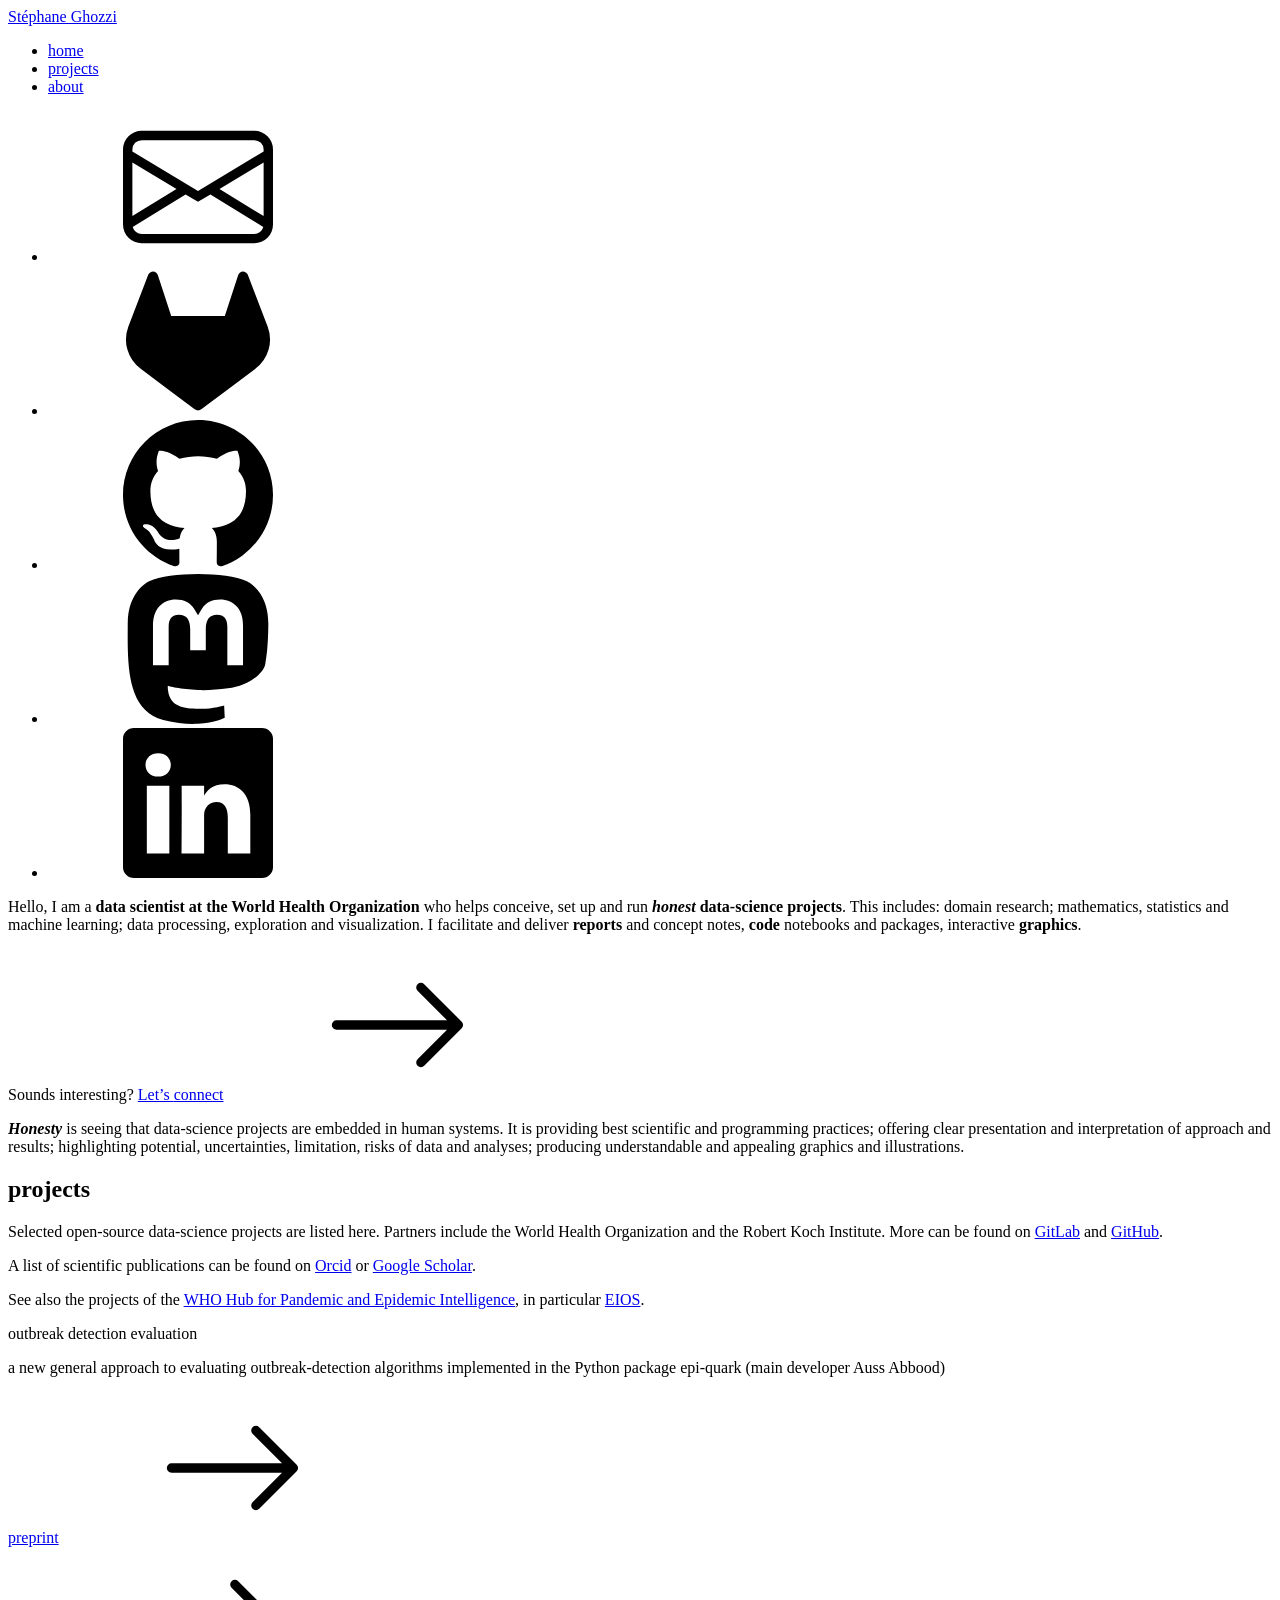
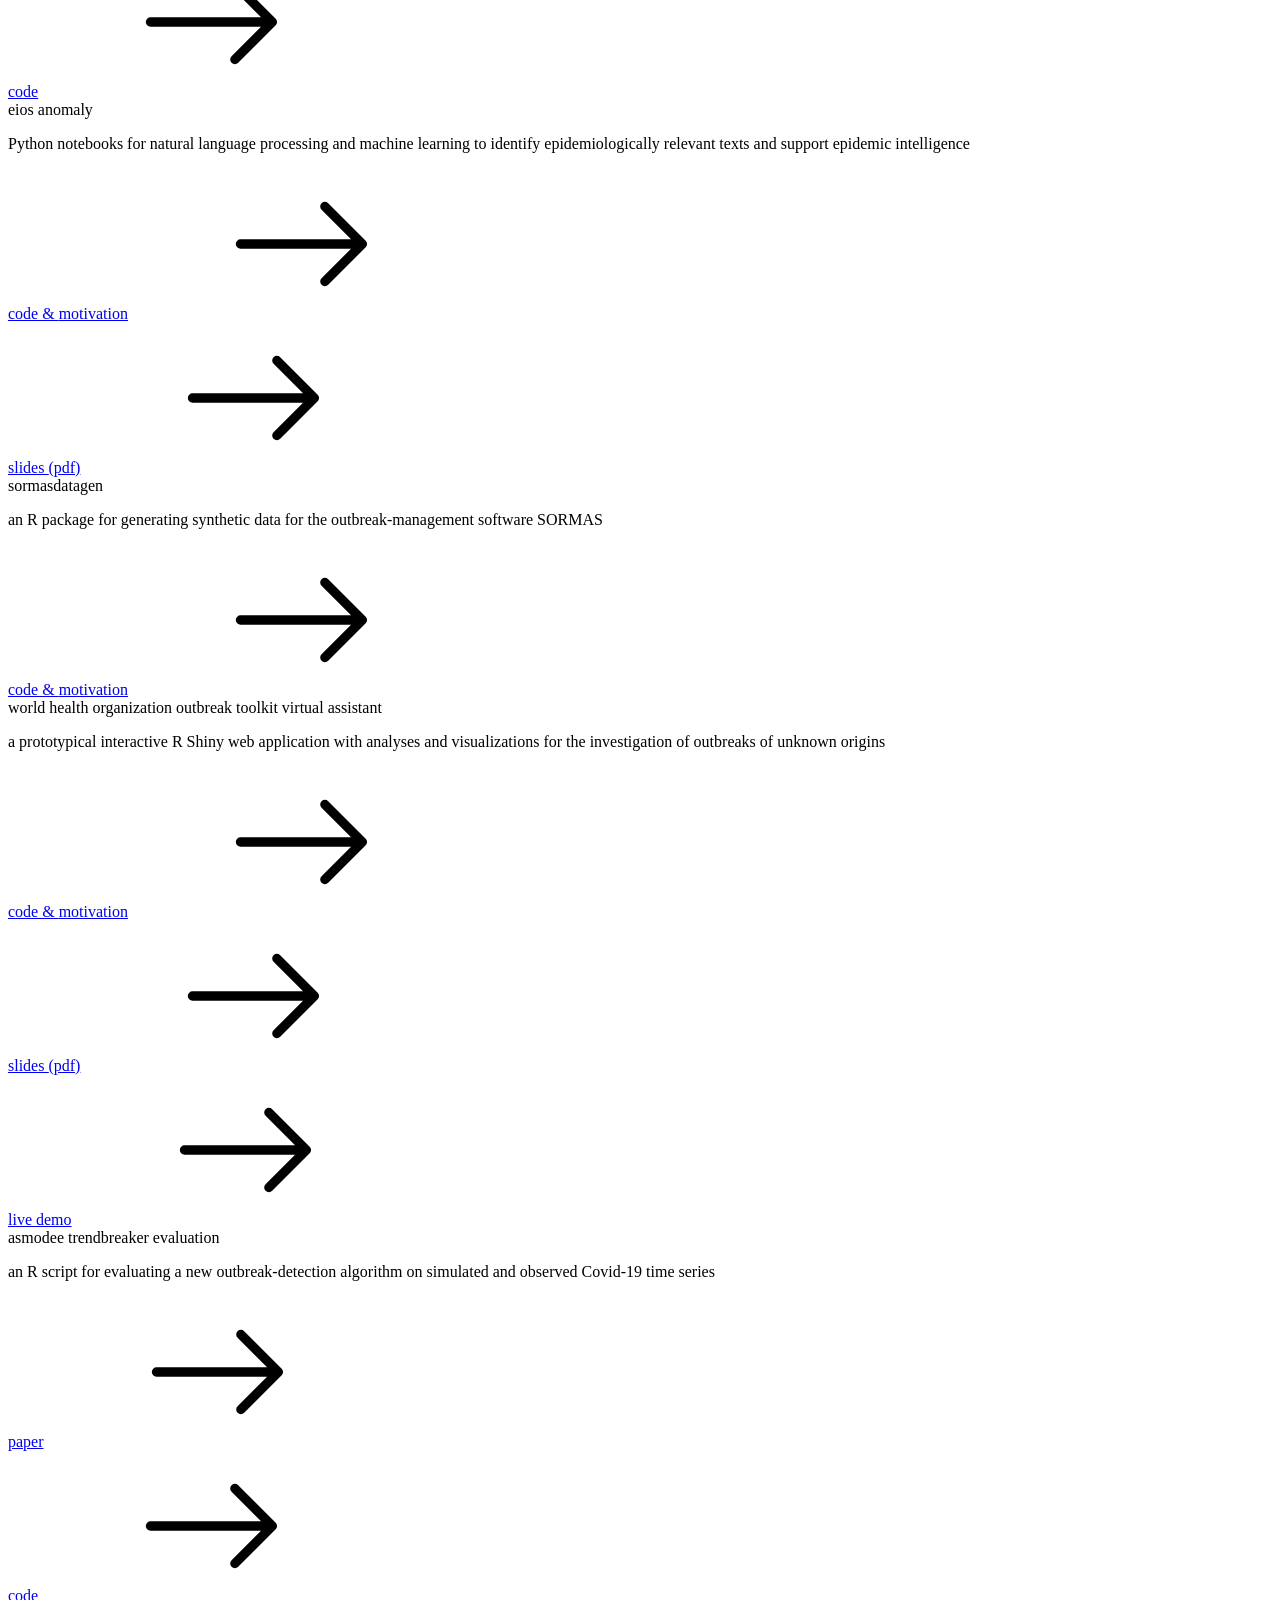
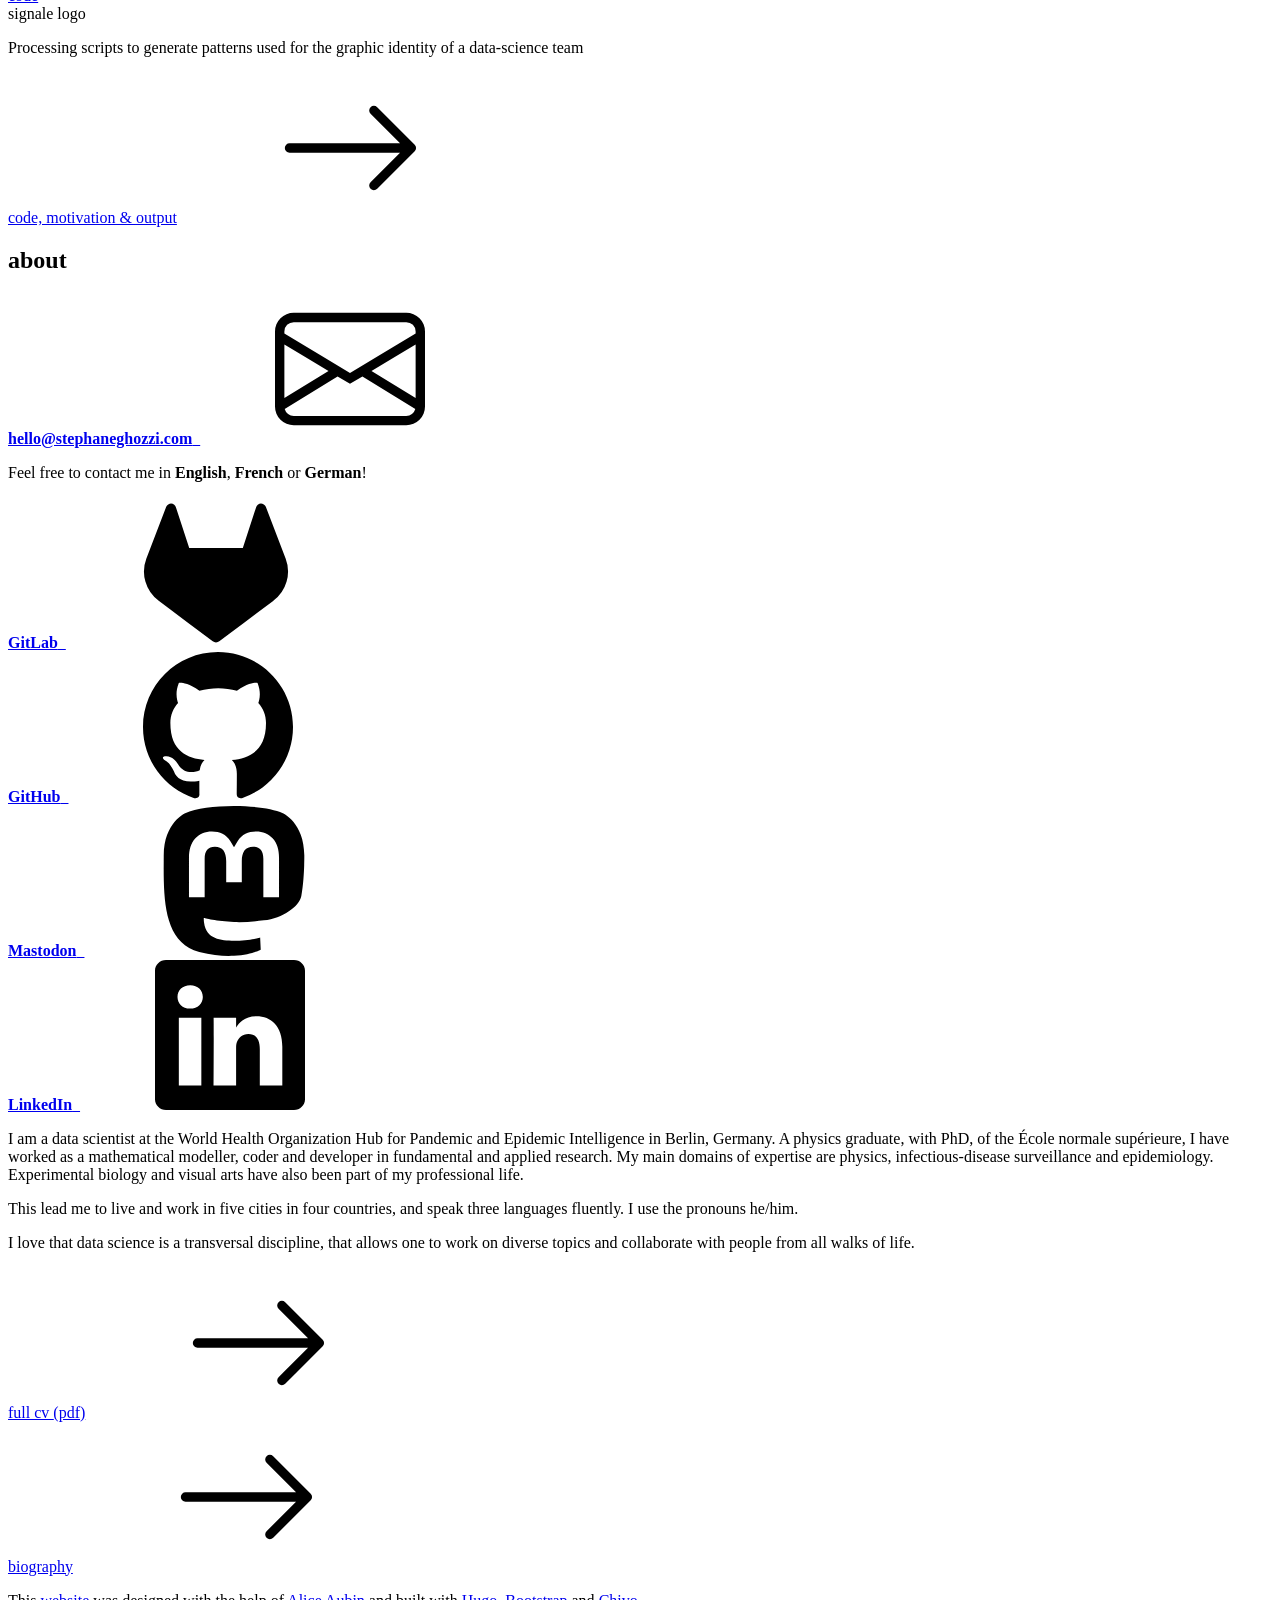
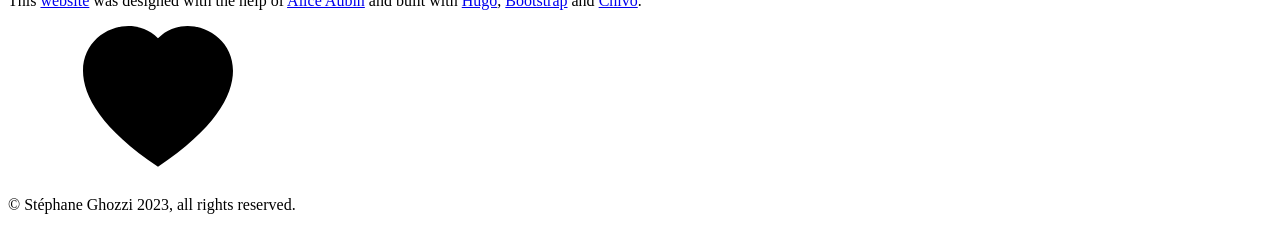
==== commit dc2e504d: "improves style" ====
--- a/index.html
+++ b/index.html
@@ -6,7 +6,7 @@
 <head>
 	<meta name="generator" content="Hugo 0.101.0" />
     <meta name="twitter:card" content="summary_large_image"/>
-<meta name="twitter:image" content="file:///Users/orson/git/personal-website/public/img/card.png"/>
+<meta name="twitter:image" content="https://stephaneghozzi.com/test-page/img/card.png"/>
 
 <meta name="twitter:title" content="home"/>
 <meta name="twitter:description" content="Stéphane Ghozzi&#39;s personal site"/>
@@ -17,13 +17,13 @@
     <meta name="description" content="">
     <meta http-equiv="x-ua-compatible" content="ie=edge">
 
-    <link rel="icon" type="image/x-icon" href="/Users/orson/git/personal-website/public/img/favicon.png">
-    
-    
-        
-        
-        
-        <link href="/Users/orson/git/personal-website/public/css/styles.css" rel="stylesheet">
+    <link rel="icon" type="image/x-icon" href="/test-page/img/favicon.png">
+    
+    
+        
+        
+        
+        <link href="/test-page/css/styles.css" rel="stylesheet">
     
 
     <title>
@@ -88,7 +88,7 @@
 
 <nav class="navbar sg-navbar sticky-top bg-white border-bottom border-4 border-dark">
             
-        <a class="navbar-brand" href="/Users/orson/git/personal-website/public">Stéphane Ghozzi</a>
+        <a class="navbar-brand" href="/test-page">Stéphane Ghozzi</a>
 
         <div class="d-flex ms-auto">
 
@@ -97,15 +97,15 @@
                 <ul class="nav justify-content-between">
                     
                         <li class="nav-item">
-                            <a href="/Users/orson/git/personal-website/public/#home">home</a>
+                            <a href="/test-page/#home">home</a>
                         </li>
                     
                         <li class="nav-item">
-                            <a href="/Users/orson/git/personal-website/public/#projects">projects</a>
+                            <a href="/test-page/#projects">projects</a>
                         </li>
                     
                         <li class="nav-item">
-                            <a href="/Users/orson/git/personal-website/public/#about">about</a>
+                            <a href="/test-page/#about">about</a>
                         </li>
                     
                 </ul>
@@ -199,7 +199,7 @@
                 
                 <div class="sg-presentation-action">
                                 
-                        <p>Sounds interesting? <a href="/Users/orson/git/personal-website/public/#about">Let&rsquo;s 
+                        <p>Sounds interesting? <a href="/test-page/#about">Let&rsquo;s 
 
 
 
@@ -257,7 +257,7 @@
                         <div class="container sg-projects-content">
                             <p>Selected open-source data-science projects are listed here. Partners include the World Health Organization and the Robert Koch Institute. More can be found on <a href="https://gitlab.com/stephaneghozzi">GitLab</a> and <a href="https://github.com/stephaneghozzi">GitHub</a>.</p>
 <p>A list of scientific publications can be found on <a href="https://orcid.org/0000-0002-3911-9573">Orcid</a> or <a href="https://scholar.google.com/citations?user=uGVLwREAAAAJ">Google Scholar</a>.</p>
-<p>See also the projects of <a href="https://pandemichub.who.int/">WHO Hub for Pandemic and Epidemic Intelligence</a>, in particular <a href="https://www.who.int/initiatives/eios">EIOS</a>.</p>
+<p>See also the projects of the <a href="https://pandemichub.who.int/">WHO Hub for Pandemic and Epidemic Intelligence</a>, in particular <a href="https://www.who.int/initiatives/eios">EIOS</a>.</p>
 
                         </div>
                     
@@ -731,7 +731,7 @@
 <p>I love that data science is a transversal discipline, that allows one to work on diverse topics and collaborate with people from all walks of life.</p>
 <p><a href="
 
-/Users/orson/git/personal-website/public/docs/cv-ghozzi.pdf">
+/test-page/docs/cv-ghozzi.pdf">
 
 
 
@@ -745,7 +745,7 @@
     full cv <span class="sg-nobr">(pdf)<svg class="sg-icon"><use xlink:href="#arrow-right-link"/></svg></span>
 
 </a><br>
-<a href="/Users/orson/git/personal-website/public/biography/">
+<a href="/test-page/biography/">
 
 
 
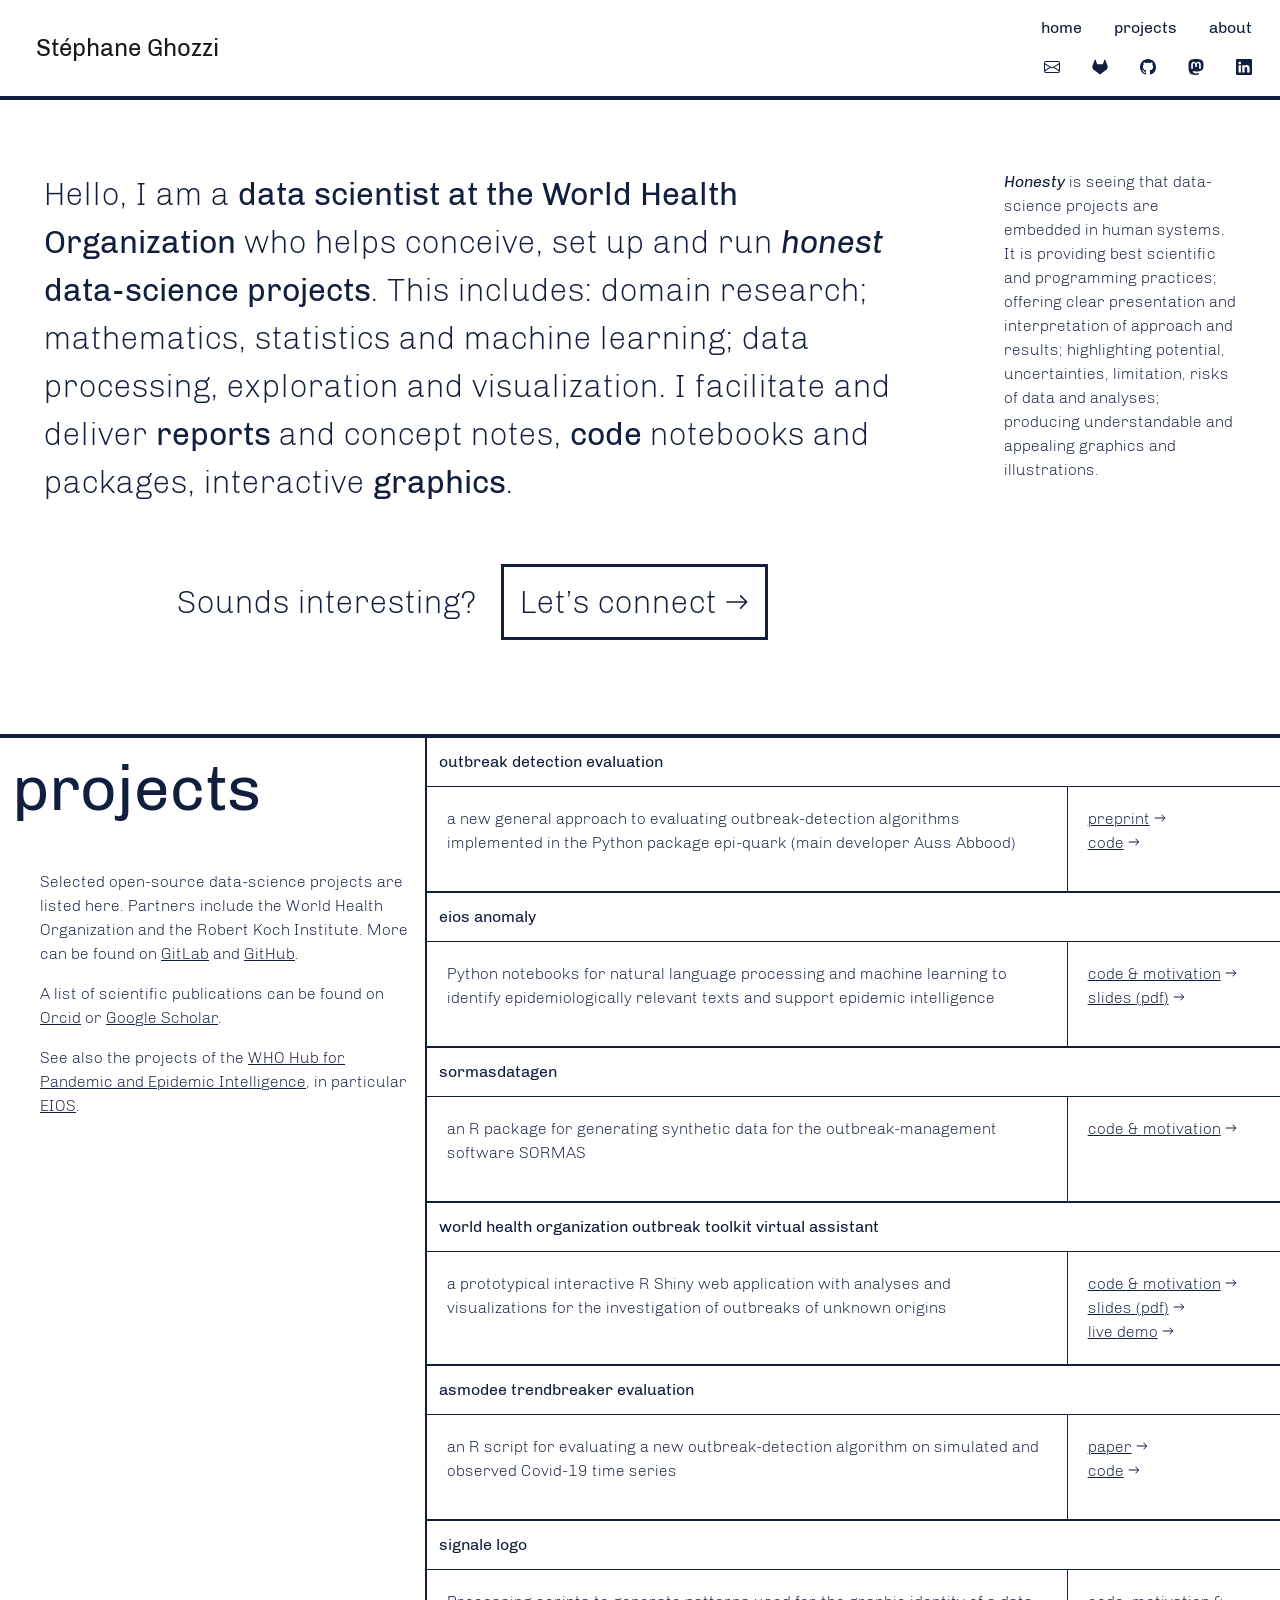
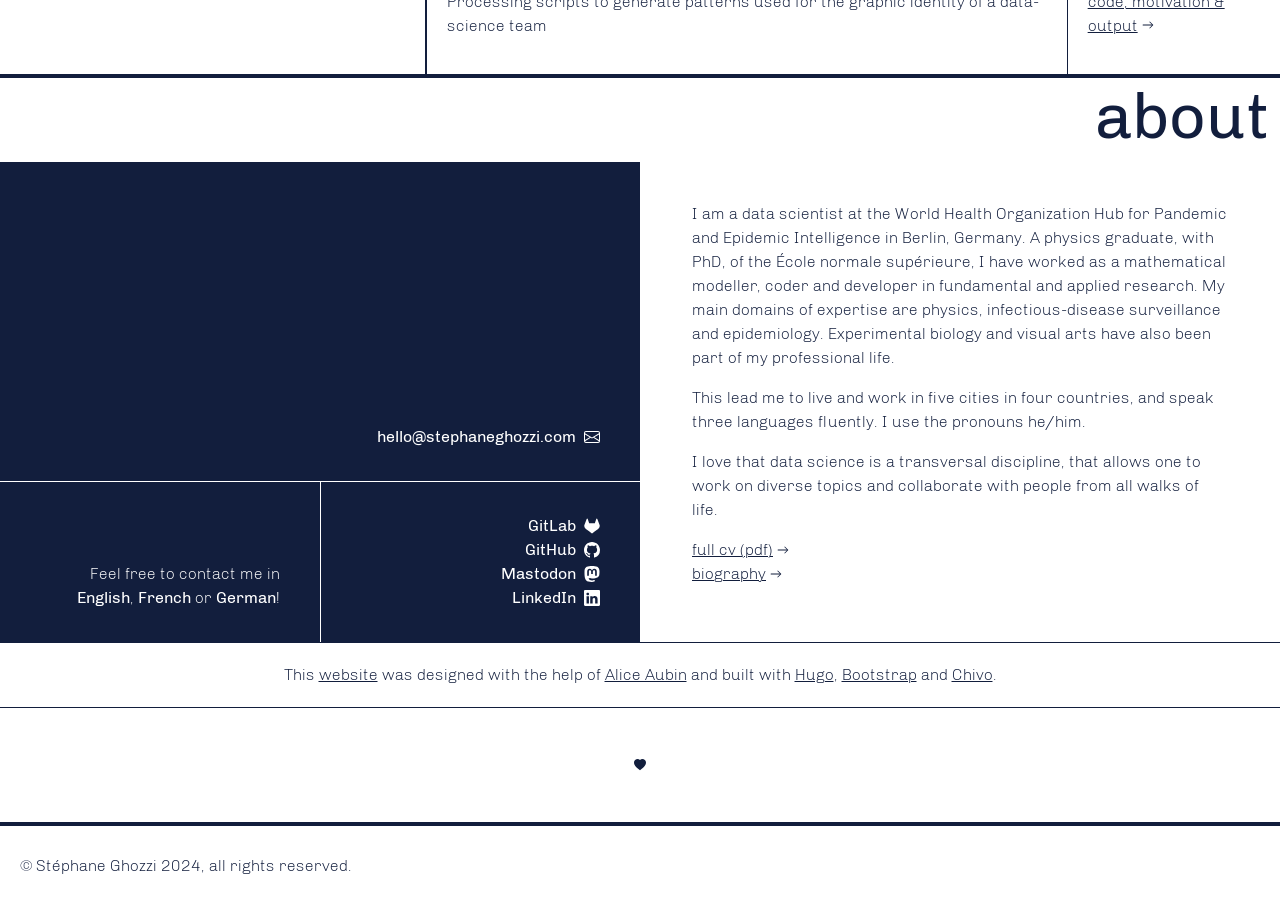
==== commit 23f323d6: "updates biography and year" ====
--- a/index.html
+++ b/index.html
@@ -6,7 +6,7 @@
 <head>
 	<meta name="generator" content="Hugo 0.101.0" />
     <meta name="twitter:card" content="summary_large_image"/>
-<meta name="twitter:image" content="https://stephaneghozzi.com/test-page/img/card.png"/>
+<meta name="twitter:image" content="https://stephaneghozzi.com/img/card.png"/>
 
 <meta name="twitter:title" content="home"/>
 <meta name="twitter:description" content="Stéphane Ghozzi&#39;s personal site"/>
@@ -17,13 +17,13 @@
     <meta name="description" content="">
     <meta http-equiv="x-ua-compatible" content="ie=edge">
 
-    <link rel="icon" type="image/x-icon" href="/test-page/img/favicon.png">
-    
-    
-        
-        
-        
-        <link href="/test-page/css/styles.css" rel="stylesheet">
+    <link rel="icon" type="image/x-icon" href="/img/favicon.png">
+    
+    
+        
+        
+        
+        <link href="/css/styles.css" rel="stylesheet">
     
 
     <title>
@@ -88,7 +88,7 @@
 
 <nav class="navbar sg-navbar sticky-top bg-white border-bottom border-4 border-dark">
             
-        <a class="navbar-brand" href="/test-page">Stéphane Ghozzi</a>
+        <a class="navbar-brand" href="/">Stéphane Ghozzi</a>
 
         <div class="d-flex ms-auto">
 
@@ -97,15 +97,15 @@
                 <ul class="nav justify-content-between">
                     
                         <li class="nav-item">
-                            <a href="/test-page/#home">home</a>
+                            <a href="/#home">home</a>
                         </li>
                     
                         <li class="nav-item">
-                            <a href="/test-page/#projects">projects</a>
+                            <a href="/#projects">projects</a>
                         </li>
                     
                         <li class="nav-item">
-                            <a href="/test-page/#about">about</a>
+                            <a href="/#about">about</a>
                         </li>
                     
                 </ul>
@@ -145,7 +145,7 @@
                 
                 
                 
-                <a rel="me" href="https://fosstodon.org/@stephaneghozzi">
+                <a rel="me" href="https://mastodon.social/@stephaneghozzi">
                     <svg class="sg-icon"><use xlink:href="#mastodon"/></svg>
                 </a>
             </li>
@@ -199,7 +199,7 @@
                 
                 <div class="sg-presentation-action">
                                 
-                        <p>Sounds interesting? <a href="/test-page/#about">Let&rsquo;s 
+                        <p>Sounds interesting? <a href="/#about">Let&rsquo;s 
 
 
 
@@ -704,7 +704,7 @@
                                             
                                             
                                             
-                                            <a rel="me" href="https://fosstodon.org/@stephaneghozzi"><b>Mastodon</b>&ensp;<svg class="sg-icon"><use xlink:href="#mastodon"/></svg></a><br>
+                                            <a rel="me" href="https://mastodon.social/@stephaneghozzi"><b>Mastodon</b>&ensp;<svg class="sg-icon"><use xlink:href="#mastodon"/></svg></a><br>
                                         
                                     
                                         
@@ -731,7 +731,7 @@
 <p>I love that data science is a transversal discipline, that allows one to work on diverse topics and collaborate with people from all walks of life.</p>
 <p><a href="
 
-/test-page/docs/cv-ghozzi.pdf">
+/docs/cv-ghozzi.pdf">
 
 
 
@@ -745,7 +745,7 @@
     full cv <span class="sg-nobr">(pdf)<svg class="sg-icon"><use xlink:href="#arrow-right-link"/></svg></span>
 
 </a><br>
-<a href="/test-page/biography/">
+<a href="/biography/">
 
 
 
@@ -795,7 +795,7 @@
             
                 <p>© 
 Stéphane Ghozzi 
- 2023, all rights reserved.</p>
+ 2024, all rights reserved.</p>
 
             
 
